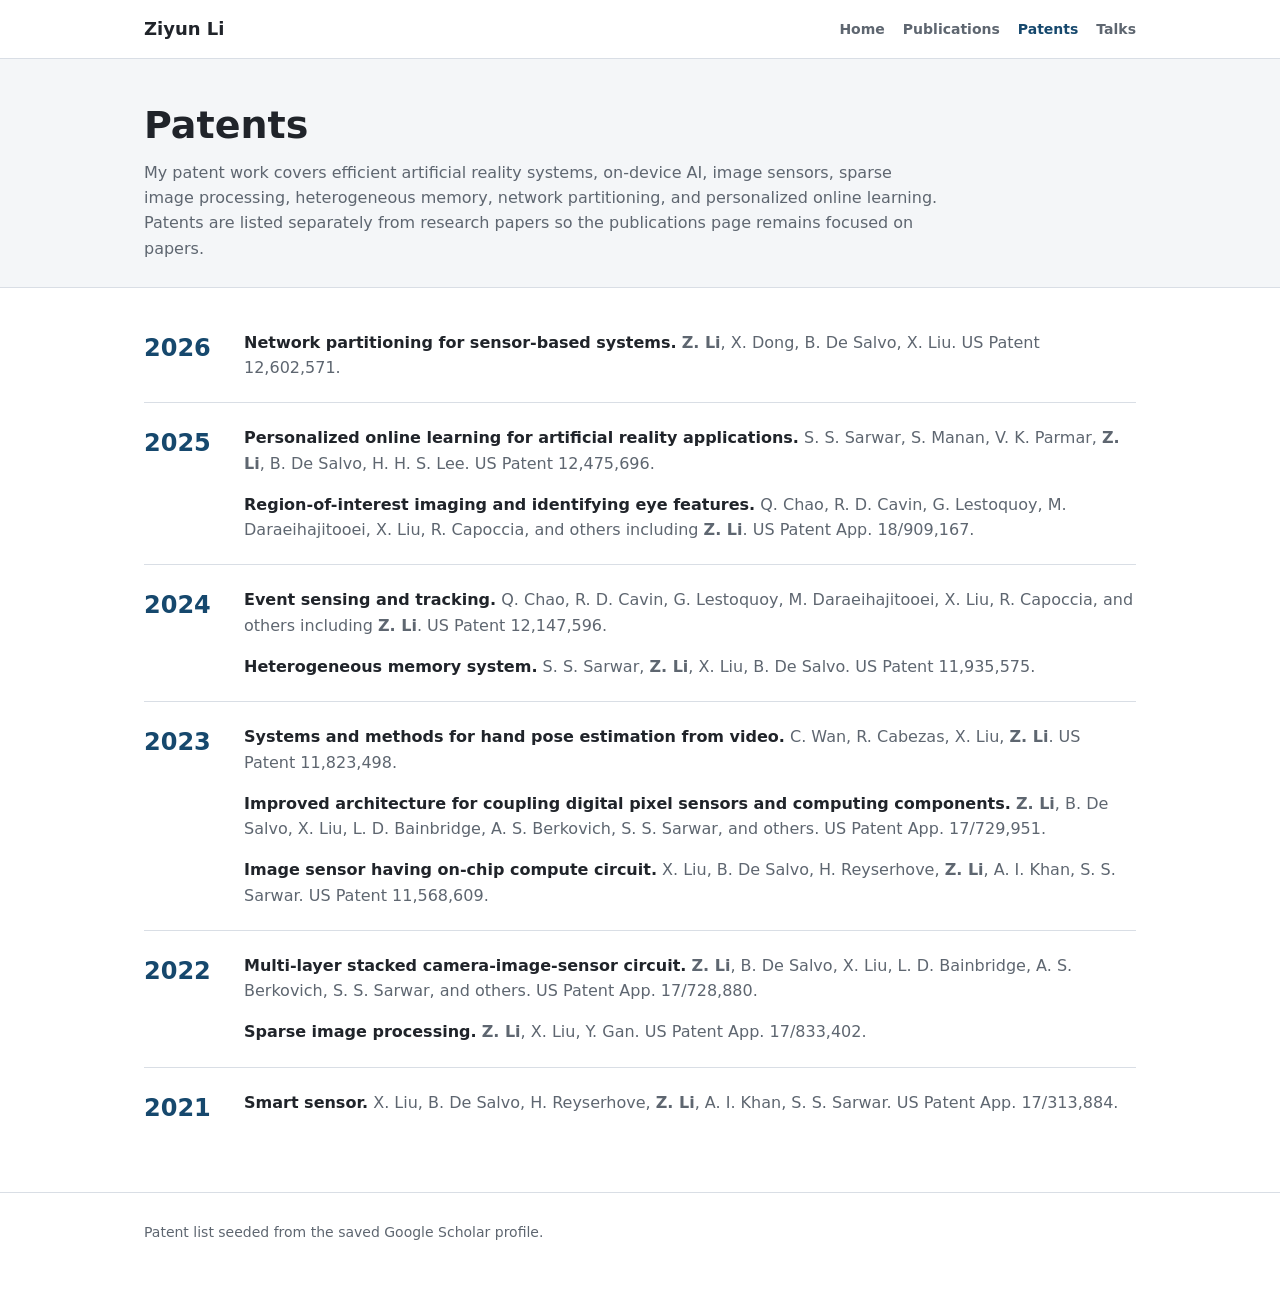
==== patents.html @ cf1f6d8f "Build personal academic website" ====
<!doctype html>
<html lang="en">
<head>
  <meta charset="utf-8">
  <meta name="viewport" content="width=device-width, initial-scale=1">
  <meta name="description" content="Patents by Ziyun Li.">
  <title>Patents - Ziyun Li</title>
  <link rel="stylesheet" href="styles.css?v=20260618-2">
</head>
<body>
  <header class="site-header">
    <nav class="nav" aria-label="Primary navigation">
      <a class="brand" href="index.html">Ziyun Li</a>
      <div class="nav-links">
        <a href="index.html">Home</a>
        <a href="publications.html">Publications</a>
        <a class="active" href="patents.html">Patents</a>
        <a href="talks.html">Talks</a>
      </div>
    </nav>
  </header>

  <main>
    <section class="page-title">
      <div class="wrap">
        <h1>Patents</h1>
        <p>
          My patent work covers efficient artificial reality systems, on-device AI, image sensors,
          sparse image processing, heterogeneous memory, network partitioning, and personalized online learning.
          Patents are listed separately from research papers so the publications page remains focused on papers.
        </p>
      </div>
    </section>

    <section class="section">
      <div class="wrap">
        <div class="year-block">
          <div class="year">2026</div>
          <ul class="publication-list">
            <li><span class="pub-title">Network partitioning for sensor-based systems.</span> <span class="pub-meta"><strong>Z. Li</strong>, X. Dong, B. De Salvo, X. Liu. US Patent 12,602,571.</span></li>
          </ul>
        </div>
        <div class="year-block">
          <div class="year">2025</div>
          <ul class="publication-list">
            <li><span class="pub-title">Personalized online learning for artificial reality applications.</span> <span class="pub-meta">S. S. Sarwar, S. Manan, V. K. Parmar, <strong>Z. Li</strong>, B. De Salvo, H. H. S. Lee. US Patent 12,475,696.</span></li>
            <li><span class="pub-title">Region-of-interest imaging and identifying eye features.</span> <span class="pub-meta">Q. Chao, R. D. Cavin, G. Lestoquoy, M. Daraeihajitooei, X. Liu, R. Capoccia, and others including <strong>Z. Li</strong>. US Patent App. 18/909,167.</span></li>
          </ul>
        </div>
        <div class="year-block">
          <div class="year">2024</div>
          <ul class="publication-list">
            <li><span class="pub-title">Event sensing and tracking.</span> <span class="pub-meta">Q. Chao, R. D. Cavin, G. Lestoquoy, M. Daraeihajitooei, X. Liu, R. Capoccia, and others including <strong>Z. Li</strong>. US Patent 12,147,596.</span></li>
            <li><span class="pub-title">Heterogeneous memory system.</span> <span class="pub-meta">S. S. Sarwar, <strong>Z. Li</strong>, X. Liu, B. De Salvo. US Patent 11,935,575.</span></li>
          </ul>
        </div>
        <div class="year-block">
          <div class="year">2023</div>
          <ul class="publication-list">
            <li><span class="pub-title">Systems and methods for hand pose estimation from video.</span> <span class="pub-meta">C. Wan, R. Cabezas, X. Liu, <strong>Z. Li</strong>. US Patent 11,823,498.</span></li>
            <li><span class="pub-title">Improved architecture for coupling digital pixel sensors and computing components.</span> <span class="pub-meta"><strong>Z. Li</strong>, B. De Salvo, X. Liu, L. D. Bainbridge, A. S. Berkovich, S. S. Sarwar, and others. US Patent App. 17/729,951.</span></li>
            <li><span class="pub-title">Image sensor having on-chip compute circuit.</span> <span class="pub-meta">X. Liu, B. De Salvo, H. Reyserhove, <strong>Z. Li</strong>, A. I. Khan, S. S. Sarwar. US Patent 11,568,609.</span></li>
          </ul>
        </div>
        <div class="year-block">
          <div class="year">2022</div>
          <ul class="publication-list">
            <li><span class="pub-title">Multi-layer stacked camera-image-sensor circuit.</span> <span class="pub-meta"><strong>Z. Li</strong>, B. De Salvo, X. Liu, L. D. Bainbridge, A. S. Berkovich, S. S. Sarwar, and others. US Patent App. 17/728,880.</span></li>
            <li><span class="pub-title">Sparse image processing.</span> <span class="pub-meta"><strong>Z. Li</strong>, X. Liu, Y. Gan. US Patent App. 17/833,402.</span></li>
          </ul>
        </div>
        <div class="year-block">
          <div class="year">2021</div>
          <ul class="publication-list">
            <li><span class="pub-title">Smart sensor.</span> <span class="pub-meta">X. Liu, B. De Salvo, H. Reyserhove, <strong>Z. Li</strong>, A. I. Khan, S. S. Sarwar. US Patent App. 17/313,884.</span></li>
          </ul>
        </div>
      </div>
    </section>
  </main>

  <footer class="site-footer">
    <div class="wrap">Patent list seeded from the saved Google Scholar profile.</div>
  </footer>
</body>
</html>
---- styles.css ----
:root {
  color-scheme: light;
  --text: #20242a;
  --muted: #5e6670;
  --border: #d9dee5;
  --surface: #ffffff;
  --subtle: #f4f6f8;
  --accent: #1f5f8f;
  --accent-dark: #16486d;
  --chip: #edf4f8;
  --max: 1040px;
}

* {
  box-sizing: border-box;
}

html {
  scroll-behavior: smooth;
}

body {
  margin: 0;
  font-family: Inter, ui-sans-serif, system-ui, -apple-system, BlinkMacSystemFont, "Segoe UI", sans-serif;
  color: var(--text);
  background: var(--surface);
  line-height: 1.58;
}

a {
  color: var(--accent);
  text-decoration: none;
}

a:hover {
  color: var(--accent-dark);
  text-decoration: underline;
}

.site-header {
  position: sticky;
  top: 0;
  z-index: 10;
  background: rgba(255, 255, 255, 0.96);
  border-bottom: 1px solid var(--border);
  backdrop-filter: blur(10px);
}

.nav {
  max-width: var(--max);
  margin: 0 auto;
  padding: 0 24px;
  min-height: 58px;
  display: flex;
  align-items: center;
  justify-content: space-between;
  gap: 20px;
}

.brand {
  color: var(--text);
  font-weight: 700;
  font-size: 18px;
  white-space: nowrap;
}

.nav-links {
  display: flex;
  align-items: center;
  gap: 18px;
  flex-wrap: wrap;
  font-size: 14px;
  font-weight: 600;
}

.nav-links a {
  color: var(--muted);
}

.nav-links a.active,
.nav-links a:hover {
  color: var(--accent-dark);
}

.wrap {
  max-width: var(--max);
  margin: 0 auto;
  padding: 0 24px;
}

.hero {
  padding: 54px 0 34px;
  background: linear-gradient(180deg, #f8fafc 0%, #ffffff 100%);
  border-bottom: 1px solid var(--border);
}

.hero-grid {
  display: grid;
  grid-template-columns: minmax(0, 1fr) 260px;
  gap: 44px;
  align-items: start;
}

.eyebrow {
  margin: 0 0 10px;
  color: var(--accent-dark);
  font-size: 14px;
  font-weight: 700;
  text-transform: uppercase;
}

h1,
h2,
h3 {
  line-height: 1.18;
}

h1 {
  margin: 0;
  font-size: 46px;
  letter-spacing: 0;
}

.subtitle {
  margin: 10px 0 22px;
  color: var(--muted);
  font-size: 19px;
}

.bio {
  max-width: 760px;
  margin: 0 0 20px;
  font-size: 16px;
}

.link-row {
  display: flex;
  gap: 10px;
  flex-wrap: wrap;
  align-items: center;
}

.pill {
  display: inline-flex;
  align-items: center;
  min-height: 36px;
  padding: 7px 12px;
  border: 1px solid var(--border);
  border-radius: 6px;
  background: var(--surface);
  color: var(--accent-dark);
  font-size: 14px;
  font-weight: 650;
}

.stats-card {
  border: 1px solid var(--border);
  border-radius: 8px;
  background: var(--surface);
  padding: 18px;
  box-shadow: 0 10px 26px rgba(31, 95, 143, 0.08);
}

.stats-card h2 {
  margin: 0 0 12px;
  font-size: 18px;
}

.stat-grid {
  display: grid;
  grid-template-columns: repeat(3, 1fr);
  gap: 10px;
  margin-bottom: 14px;
}

.stat {
  background: var(--subtle);
  border-radius: 6px;
  padding: 10px;
}

.stat strong {
  display: block;
  font-size: 22px;
  line-height: 1.1;
}

.stat span {
  color: var(--muted);
  font-size: 12px;
}

.keyword-list {
  display: flex;
  flex-wrap: wrap;
  gap: 8px;
  margin: 0;
  padding: 0;
  list-style: none;
}

.keyword-list li {
  background: var(--chip);
  color: var(--accent-dark);
  border-radius: 999px;
  padding: 5px 9px;
  font-size: 13px;
  font-weight: 650;
}

.section {
  padding: 42px 0;
  border-bottom: 1px solid var(--border);
}

.section-header {
  display: flex;
  align-items: baseline;
  justify-content: space-between;
  gap: 18px;
  margin-bottom: 22px;
}

.section h2 {
  margin: 0;
  color: var(--accent-dark);
  font-size: 27px;
}

.section-note {
  margin: 0;
  color: var(--muted);
  font-size: 14px;
}

.area-grid {
  display: grid;
  grid-template-columns: repeat(2, minmax(0, 1fr));
  gap: 20px;
}

.area {
  display: flex;
  flex-direction: column;
  border: 1px solid var(--border);
  border-radius: 8px;
  padding: 16px;
  background: var(--surface);
}

.area img {
  width: 100%;
  height: 100%;
  object-fit: contain;
  display: block;
  background: var(--subtle);
}

.paper-thumb img {
  width: 100%;
  height: 100%;
  object-fit: cover;
  display: block;
  background: var(--subtle);
}

.area-figure {
  aspect-ratio: 16 / 9;
  border: 1px solid var(--border);
  border-radius: 6px;
  overflow: hidden;
  margin-bottom: 16px;
  background: var(--subtle);
}

.area h3 {
  margin: 0 0 8px;
  font-size: 19px;
}

.area p {
  margin: 0 0 12px;
  color: var(--muted);
}

.compact-list {
  margin: 0;
  padding-left: 18px;
}

.compact-list li + li {
  margin-top: 5px;
}

.paper-list {
  display: grid;
  gap: 22px;
}

.paper {
  display: grid;
  grid-template-columns: 220px minmax(0, 1fr);
  gap: 18px;
  align-items: start;
}

.paper-thumb {
  aspect-ratio: 720 / 430;
  border: 1px solid var(--border);
  border-radius: 6px;
  overflow: hidden;
  background: var(--subtle);
}

.paper h3 {
  margin: 0 0 5px;
  font-size: 19px;
}

.authors,
.venue,
.description {
  margin: 0 0 7px;
}

.authors {
  color: var(--muted);
  font-size: 14px;
}

.venue {
  font-size: 14px;
  font-weight: 700;
}

.description {
  color: var(--muted);
  font-size: 15px;
}

.paper-links {
  display: flex;
  flex-wrap: wrap;
  gap: 10px;
  margin-top: 7px;
  font-size: 14px;
  font-weight: 700;
}

.award {
  display: inline-block;
  margin: 1px 0 8px;
  padding: 3px 8px;
  border-radius: 999px;
  background: #fff8df;
  color: #795300;
  font-size: 13px;
  font-weight: 750;
}

.year-block {
  display: grid;
  grid-template-columns: 82px minmax(0, 1fr);
  gap: 18px;
  padding: 22px 0;
  border-top: 1px solid var(--border);
}

.year-block:first-child {
  border-top: 0;
  padding-top: 0;
}

.year {
  color: var(--accent-dark);
  font-size: 24px;
  font-weight: 800;
}

.publication-list {
  margin: 0;
  padding: 0;
  list-style: none;
}

.publication-list li + li {
  margin-top: 16px;
}

.pub-title {
  font-weight: 750;
}

.pub-meta {
  color: var(--muted);
}

.pub-links {
  display: inline-flex;
  gap: 9px;
  margin-left: 4px;
  font-weight: 700;
}

.two-col {
  display: grid;
  grid-template-columns: repeat(2, minmax(0, 1fr));
  gap: 28px;
}

.info-block h3 {
  margin: 0 0 8px;
}

.info-block p {
  margin: 0;
  color: var(--muted);
}

.education-panel {
  display: grid;
  grid-template-columns: 180px minmax(0, 1fr);
  gap: 24px;
  align-items: start;
}

.education-photo {
  margin: 0;
  max-width: 180px;
}

.education-photo img {
  display: block;
  width: 100%;
  aspect-ratio: 1 / 1;
  object-fit: cover;
  border: 1px solid var(--border);
  border-radius: 8px;
}

.education-photo figcaption {
  margin-top: 7px;
  color: var(--muted);
  font-size: 12px;
}

.education-copy h3,
.timeline-item h3,
.service-item h3 {
  margin: 0 0 8px;
  font-size: 19px;
}

.education-copy p {
  margin: 0 0 11px;
}

.thesis-title {
  padding: 12px 14px;
  border-left: 4px solid var(--accent);
  background: var(--subtle);
  border-radius: 0 6px 6px 0;
  font-weight: 700;
}

.timeline,
.service-list {
  display: grid;
  gap: 16px;
}

.timeline-item,
.service-item {
  display: grid;
  grid-template-columns: 190px minmax(0, 1fr);
  gap: 20px;
  padding: 18px;
  border: 1px solid var(--border);
  border-radius: 8px;
  background: var(--surface);
}

.service-item {
  grid-template-columns: 1fr;
}

.timeline-date {
  color: var(--accent-dark);
  font-size: 14px;
  font-weight: 800;
}

.timeline-item p {
  margin: 0;
  color: var(--muted);
}

.page-title {
  padding: 44px 0 26px;
  border-bottom: 1px solid var(--border);
  background: var(--subtle);
}

.page-title h1 {
  font-size: 38px;
}

.page-title p {
  max-width: 800px;
  margin: 12px 0 0;
  color: var(--muted);
}

.site-footer {
  padding: 28px 0 46px;
  color: var(--muted);
  font-size: 14px;
}

@media (max-width: 860px) {
  .nav {
    align-items: flex-start;
    flex-direction: column;
    padding-top: 14px;
    padding-bottom: 14px;
  }

  .hero-grid,
  .area-grid,
  .two-col,
  .education-panel {
    grid-template-columns: 1fr;
  }

  .education-photo {
    max-width: 180px;
  }

  .stats-card {
    max-width: 420px;
  }

  .paper,
  .timeline-item {
    grid-template-columns: 1fr;
  }

  .paper-thumb {
    max-width: 460px;
  }

  h1 {
    font-size: 38px;
  }
}

.area {
  display: flex;
  flex-direction: column;
}

.area > .area-figure {
  width: 100%;
  flex: none;
}

@media (max-width: 560px) {
  .wrap,
  .nav {
    padding-left: 18px;
    padding-right: 18px;
  }

  .hero {
    padding-top: 34px;
  }

  h1 {
    font-size: 34px;
  }

  .section-header {
    display: block;
  }

  .section-note {
    margin-top: 6px;
  }

  .year-block {
    grid-template-columns: 1fr;
    gap: 8px;
  }
}
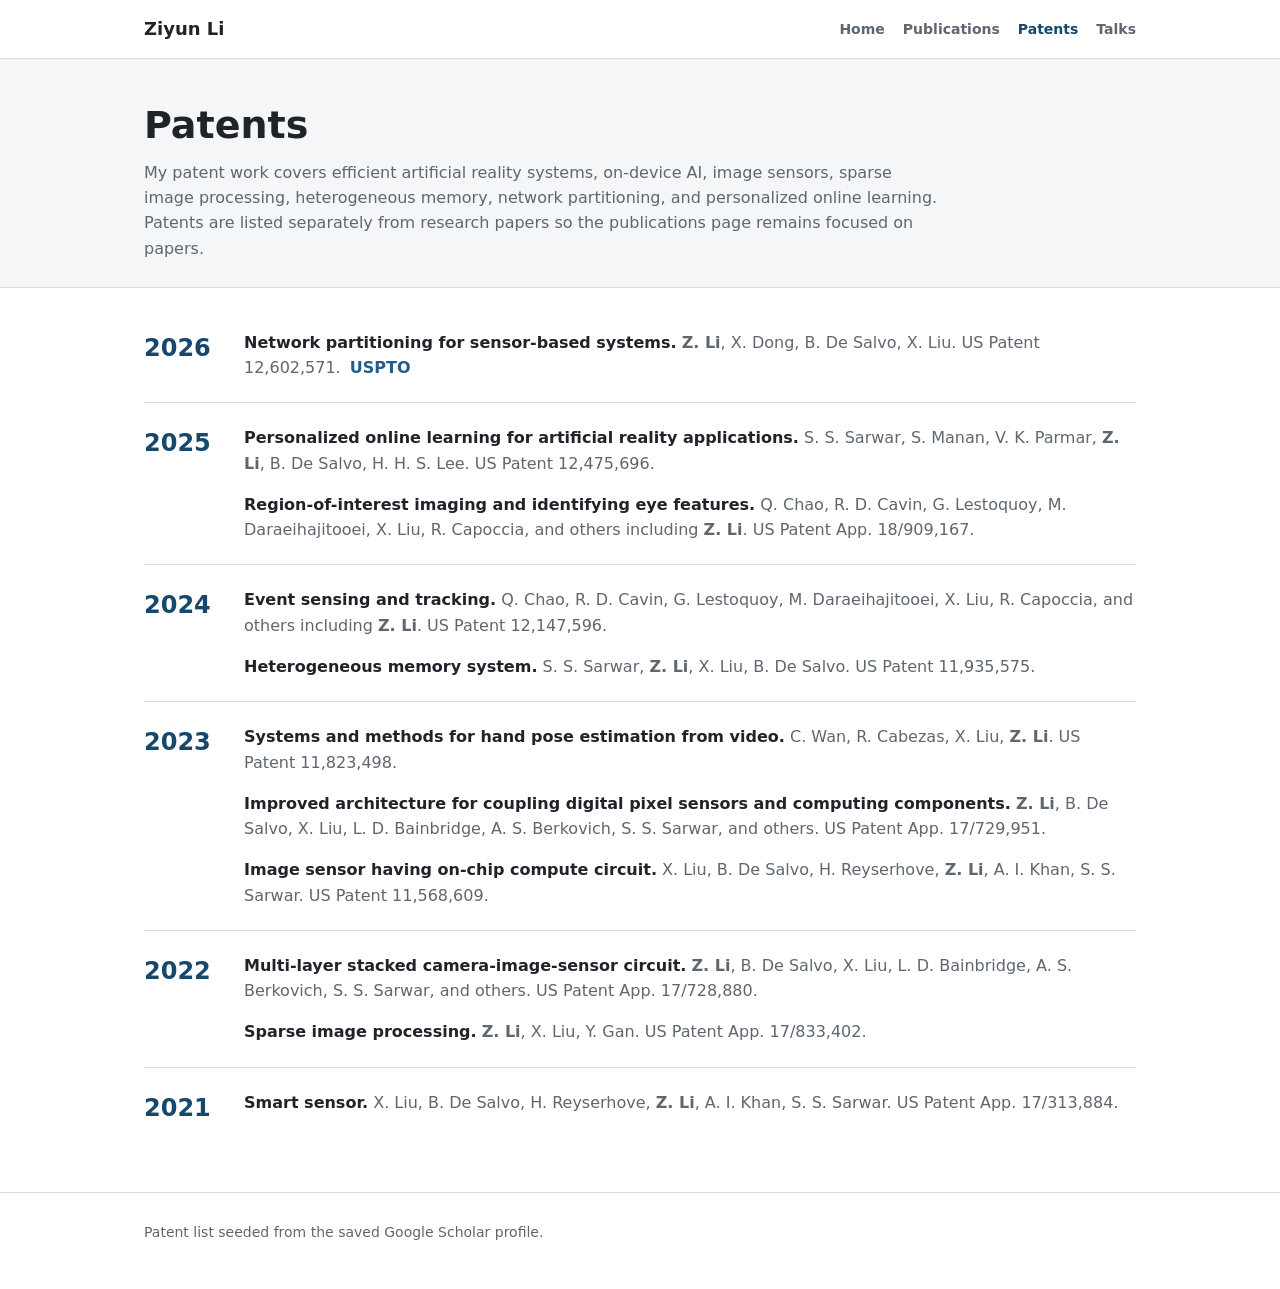
==== commit 264ac03d: "Update 2026 publications" ====
--- a/patents.html
+++ b/patents.html
@@ -37,7 +37,7 @@
         <div class="year-block">
           <div class="year">2026</div>
           <ul class="publication-list">
-            <li><span class="pub-title">Network partitioning for sensor-based systems.</span> <span class="pub-meta"><strong>Z. Li</strong>, X. Dong, B. De Salvo, X. Liu. US Patent 12,602,571.</span></li>
+            <li><span class="pub-title">Network partitioning for sensor-based systems.</span> <span class="pub-meta"><strong>Z. Li</strong>, X. Dong, B. De Salvo, X. Liu. US Patent 12,602,571.</span> <span class="pub-links"><a href="https://patentsgazette.uspto.gov/week15/OG/html/1545-2/US12602571-20260414.html">USPTO</a></span></li>
           </ul>
         </div>
         <div class="year-block">
